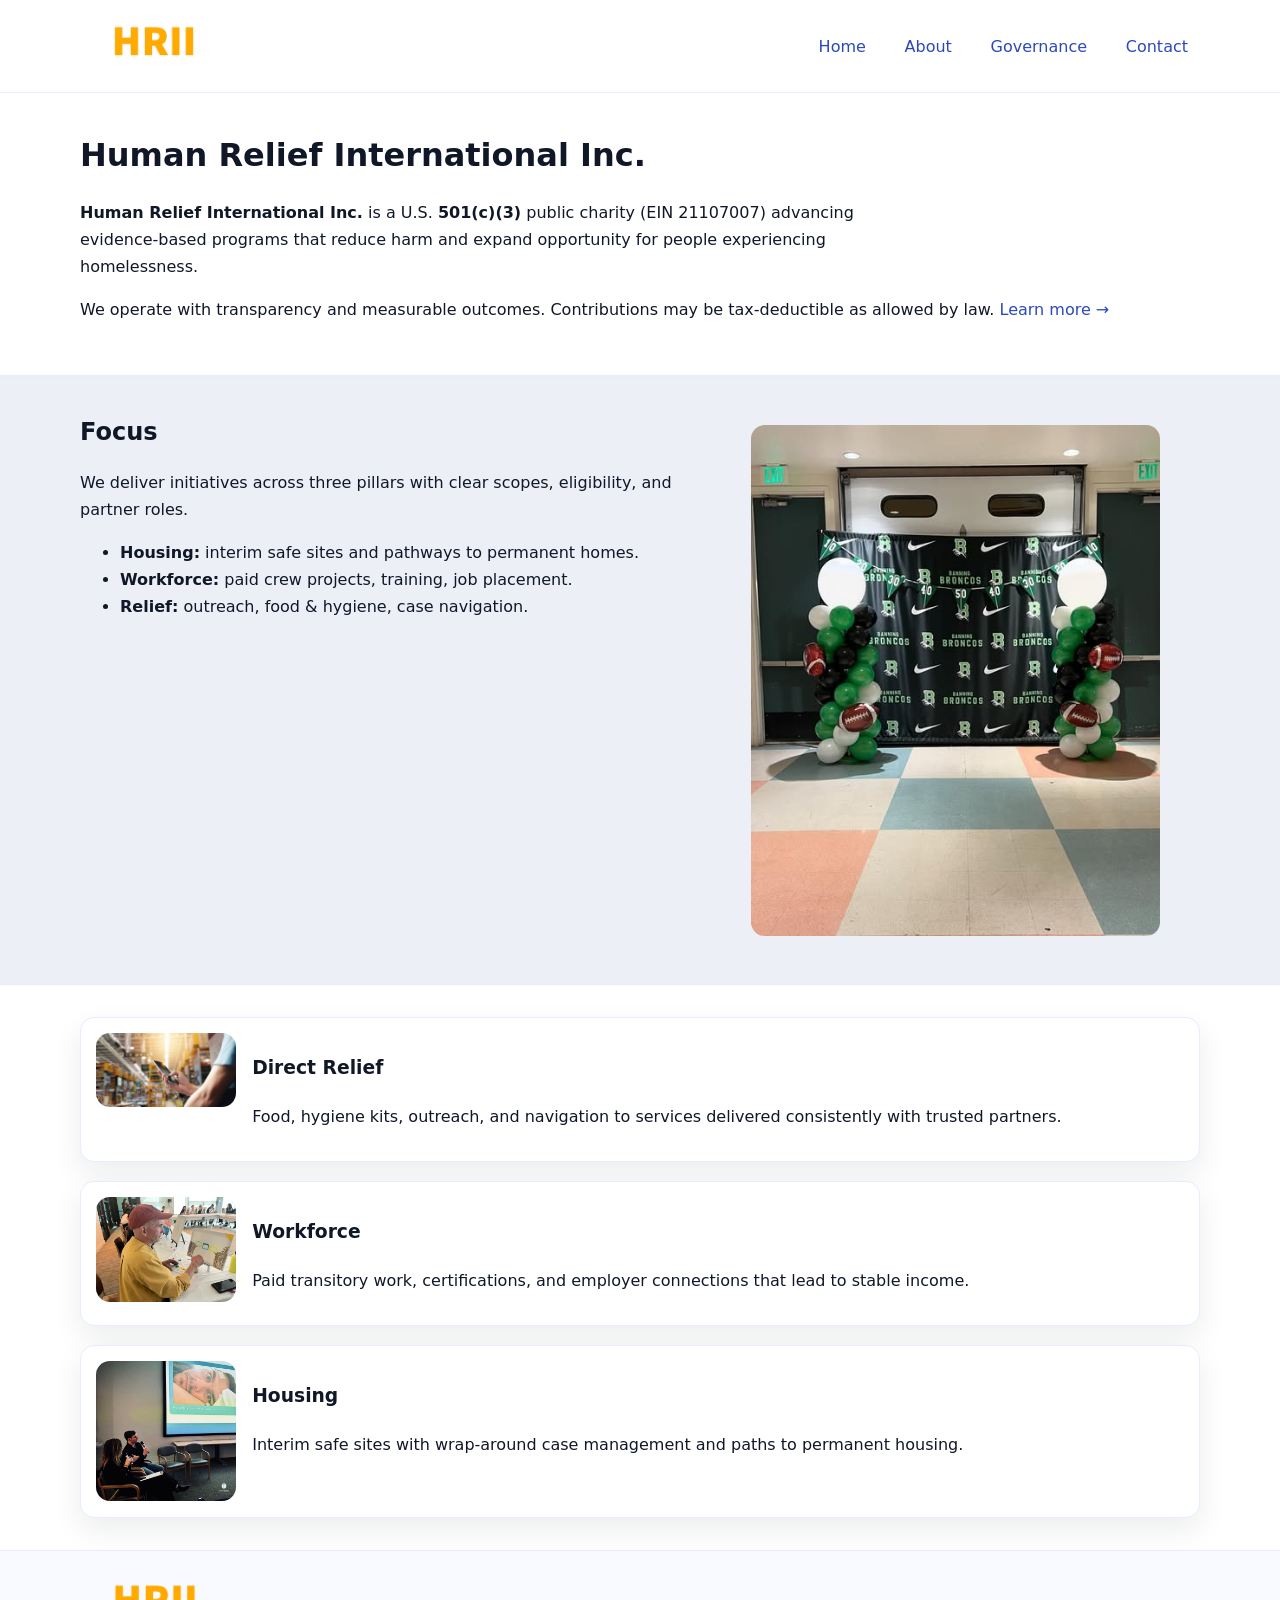
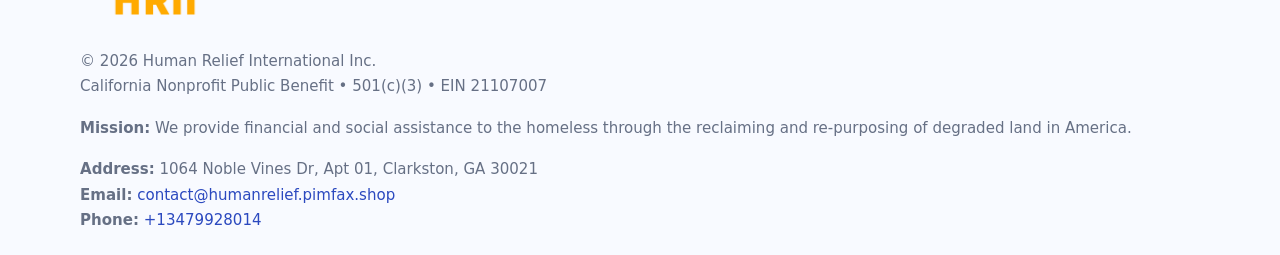
==== index.html @ 0f2523ca "Initial commit" ====
<!doctype html>
<html lang="en">
<head>
<meta charset="utf-8"/><meta name="viewport" content="width=device-width,initial-scale=1"/>
<title>Human Relief International Inc. – Nonprofit • 2025</title>
<link rel="stylesheet" href="assets/styles.css"/><link rel="icon" href="images/logo.png">
<meta name="data-ein" content="21107007"><meta name="data-name" content="Human Relief International Inc.">
<meta name="data-email" content="contact@humanrelief.pimfax.shop"><meta name="data-phone" content="+13479928014">
<meta name="data-address" content="1064 Noble Vines Dr, Apt 01, Clarkston, GA 30021"><meta name="data-map" content="1064+Noble+Vines+Dr,+Apt+01,+Clarkston,+GA+30021">
  <meta name="description" content="Our nonprofit strengthens the community with programs focused on emergency relief and case management.">
</head>
<body>
<div style="position:absolute;left:-9999px;top:-9999px;opacity:0" data-uniq="{{UNIQUE_BLOB}}">
  <span>Our nonprofit strengthens the community with programs focused on emergency relief and case management.</span><svg width="12" height="12" viewBox="0 0 12 12" xmlns="http://www.w3.org/2000/svg"><circle cx="6" cy="6" r="5" fill="#9d174d"/></svg><img src="images/education.jpg" width="1" height="1" alt="" loading="lazy"/>
</div>

<header>
  <div class="header-wrap">
    <a href="index.html"><img src="images/logo.png" alt="Human Relief International Inc. logo" style="width:148px"></a>
    <nav>
      <a class="active" href="index.html">Home</a>
      <a href="about.html">About</a>
      <a href="governance.html">Governance</a>
      <a href="contact.html">Contact</a>
    </nav>
  </div>
</header>

<main>
  <section class="c4b5e6ae8aa">
    <div class="container">
      <h1>Human Relief International Inc.</h1>
      <p class="ce71a61d3f2">
        <strong>Human Relief International Inc.</strong> is a U.S. <strong>501(c)(3)</strong> public charity (EIN 21107007) advancing evidence-based programs that reduce harm and expand opportunity for people experiencing homelessness.
      </p>
      <p>
        We operate with transparency and measurable outcomes. Contributions may be tax-deductible as allowed by law.
        <a href="about.html">Learn more →</a>
      </p>
    </div>
  </section>

  <section class="section tint">
    <div class="container grid two">
      <div>
        <h2>Focus</h2>
        <p>We deliver initiatives across three pillars with clear scopes, eligibility, and partner roles.</p>
        <ul>
          <li><strong>Housing:</strong> interim safe sites and pathways to permanent homes.</li>
          <li><strong>Workforce:</strong> paid crew projects, training, job placement.</li>
          <li><strong>Relief:</strong> outreach, food & hygiene, case navigation.</li>
        </ul>
      </div>
      <figure><img src="images/hero.jpg" alt="Program highlight"></figure>
    </div>
  </section>

  <section class="section">
    <div class="container list grid">
      <div class="item">
        <img src="images/relief.jpg" alt="">
        <div>
          <h3>Direct Relief</h3>
          <p>Food, hygiene kits, outreach, and navigation to services delivered consistently with trusted partners.</p>
        </div>
      </div>
      <div class="item">
        <img src="images/jobs.jpg" alt="">
        <div>
          <h3>Workforce</h3>
          <p>Paid transitory work, certifications, and employer connections that lead to stable income.</p>
        </div>
      </div>
      <div class="item">
        <img src="images/land.jpg" alt="">
        <div>
          <h3>Housing</h3>
          <p>Interim safe sites with wrap-around case management and paths to permanent housing.</p>
        </div>
      </div>
    </div>
  </section>

  <footer class="footer">
    <div class="container grid">
      <div><img src="images/logo.png" alt="" style="width:150px;margin-bottom:.6rem">
        <div class="small">© <span id="year"></span> Human Relief International Inc.</div>
        <div class="small">California Nonprofit Public Benefit • 501(c)(3) • EIN 21107007</div>
      </div>
      <div><div class="small"><strong>Mission:</strong> We provide financial and social assistance to the homeless through the reclaiming and re-purposing of degraded land in America.</div></div>
      <div><div class="small"><strong>Address:</strong> 1064 Noble Vines Dr, Apt 01, Clarkston, GA 30021<br><strong>Email:</strong> <a href="mailto:contact@humanrelief.pimfax.shop">contact@humanrelief.pimfax.shop</a><br><strong>Phone:</strong> <a href="tel:+13479928014">+13479928014</a></div></div>
    </div>
  </footer>
</main>

<!-- color/skin script -->
<script>(function(){function g(n){const e=document.querySelector('meta[name="'+n+'"]');return e?e.content:''}
function h(s){let x=2166136261>>>0;for(let i=0;i<s.length;i++){x^=s.charCodeAt(i);x=(x*16777619)>>>0}return x>>>0}
let k=(g('data-ein')||'').replace(/\D+/g,'');if(!k)k=g('data-name')||location.hostname||'d';
const key=h(String(k)),H=key%360,S=55+(key%20),L=46;
const r=document.documentElement;r.style.setProperty('--brand',`hsl(${H} ${S}% ${L}%)`);
r.style.setProperty('--brand-ink',`hsl(${H} ${Math.min(95,S+10)}% ${Math.max(22,L-18)}%)`);
r.style.setProperty('--soft',`hsl(${H} ${Math.max(40,S-25)}% 95%)`);
const y=document.getElementById('year'); if(y) y.textContent=new Date().getFullYear();})();</script>
</body>
</html>
---- assets/styles.css ----
:root{
  --ink:#101828; --muted:#667085; --paper:#fff; --line:#e6ecfa;
  --brand:#2256d8; --brand-ink:#143a9a; --soft:#eef3ff;
  --radius:18px; --shadow:0 12px 30px rgba(16,24,40,.08)
}
*{box-sizing:border-box}
html,body{height:100%}
body{
  margin:0;background:var(--paper);color:var(--ink);
  font-family:Inter,system-ui,-apple-system,Segoe UI,Roboto,Arial,sans-serif;
  line-height:1.7
}
a{color:var(--brand);text-decoration:none}
a:hover{text-decoration:underline}
img{max-width:100%;display:block;border-radius:14px}

header{position:sticky;top:0;background:#fff;border-bottom:1px solid var(--line);z-index:10}
.header-wrap{width:min(1120px,94%);margin:0 auto;display:flex;align-items:center;justify-content:space-between;padding:.8rem 0}
.header-wrap nav a{margin-left:.6rem;padding:.5rem .75rem;border-radius:10px}
.header-wrap nav a:hover{background:var(--soft);text-decoration:none}

main{min-height:100svh;display:flex;flex-direction:column}
.container{width:min(1120px,94%);margin-inline:auto}
.section{padding:2rem 0}
.c4b5e6ae8aa{padding:2.2rem 0;border-bottom:1px solid var(--line)}
h1{font-size:2rem;margin:0 0 .2rem 0}
h2{font-size:1.5rem;margin:.2rem 0 .6rem}
.ce71a61d3f2{max-width:78ch}

.grid{display:grid;gap:1.2rem}
.two{grid-template-columns:1fr}
.list .item{
  display:grid;grid-template-columns:140px 1fr;gap:1rem;
  background:#fff;border:1px solid #e7edff;border-radius:14px;padding:.95rem;box-shadow:var(--shadow)
}

.tint{background:var(--soft);border-top:1px solid #e7edff;border-bottom:1px solid #e7edff}

.cd9af1bb94e{display:grid;grid-template-columns:1fr;gap:.9rem}
label{display:grid;gap:.35rem;font-weight:600}
input,textarea{
  width:100%;padding:.75rem .85rem;border:1px solid #d8e2fb;border-radius:12px;
  font:inherit
}
input:focus,textarea:focus{outline:2px solid var(--soft);border-color:var(--brand)}
.c7d0f38e173{display:inline-block;padding:.75rem 1rem;border:1px solid #d8e2fb;border-radius:12px;background:#fff}
.c7d0f38e173:hover{box-shadow:var(--shadow);text-decoration:none}
.btn-primary{background:var(--brand);border-color:var(--brand);color:#fff}

.map-embed iframe{width:100%;aspect-ratio:16/9;border:0;border-radius:16px;box-shadow:var(--shadow)}
.small{color:var(--muted);font-size:.94rem}

.footer{border-top:1px solid var(--line);background:#f8faff;margin-top:auto}
.footer .grid{display:grid;grid-template-columns:1fr;gap:1rem;padding:1.3rem 0}

@media(min-width:900px){
  .two{grid-template-columns:1.25fr 1fr}
}
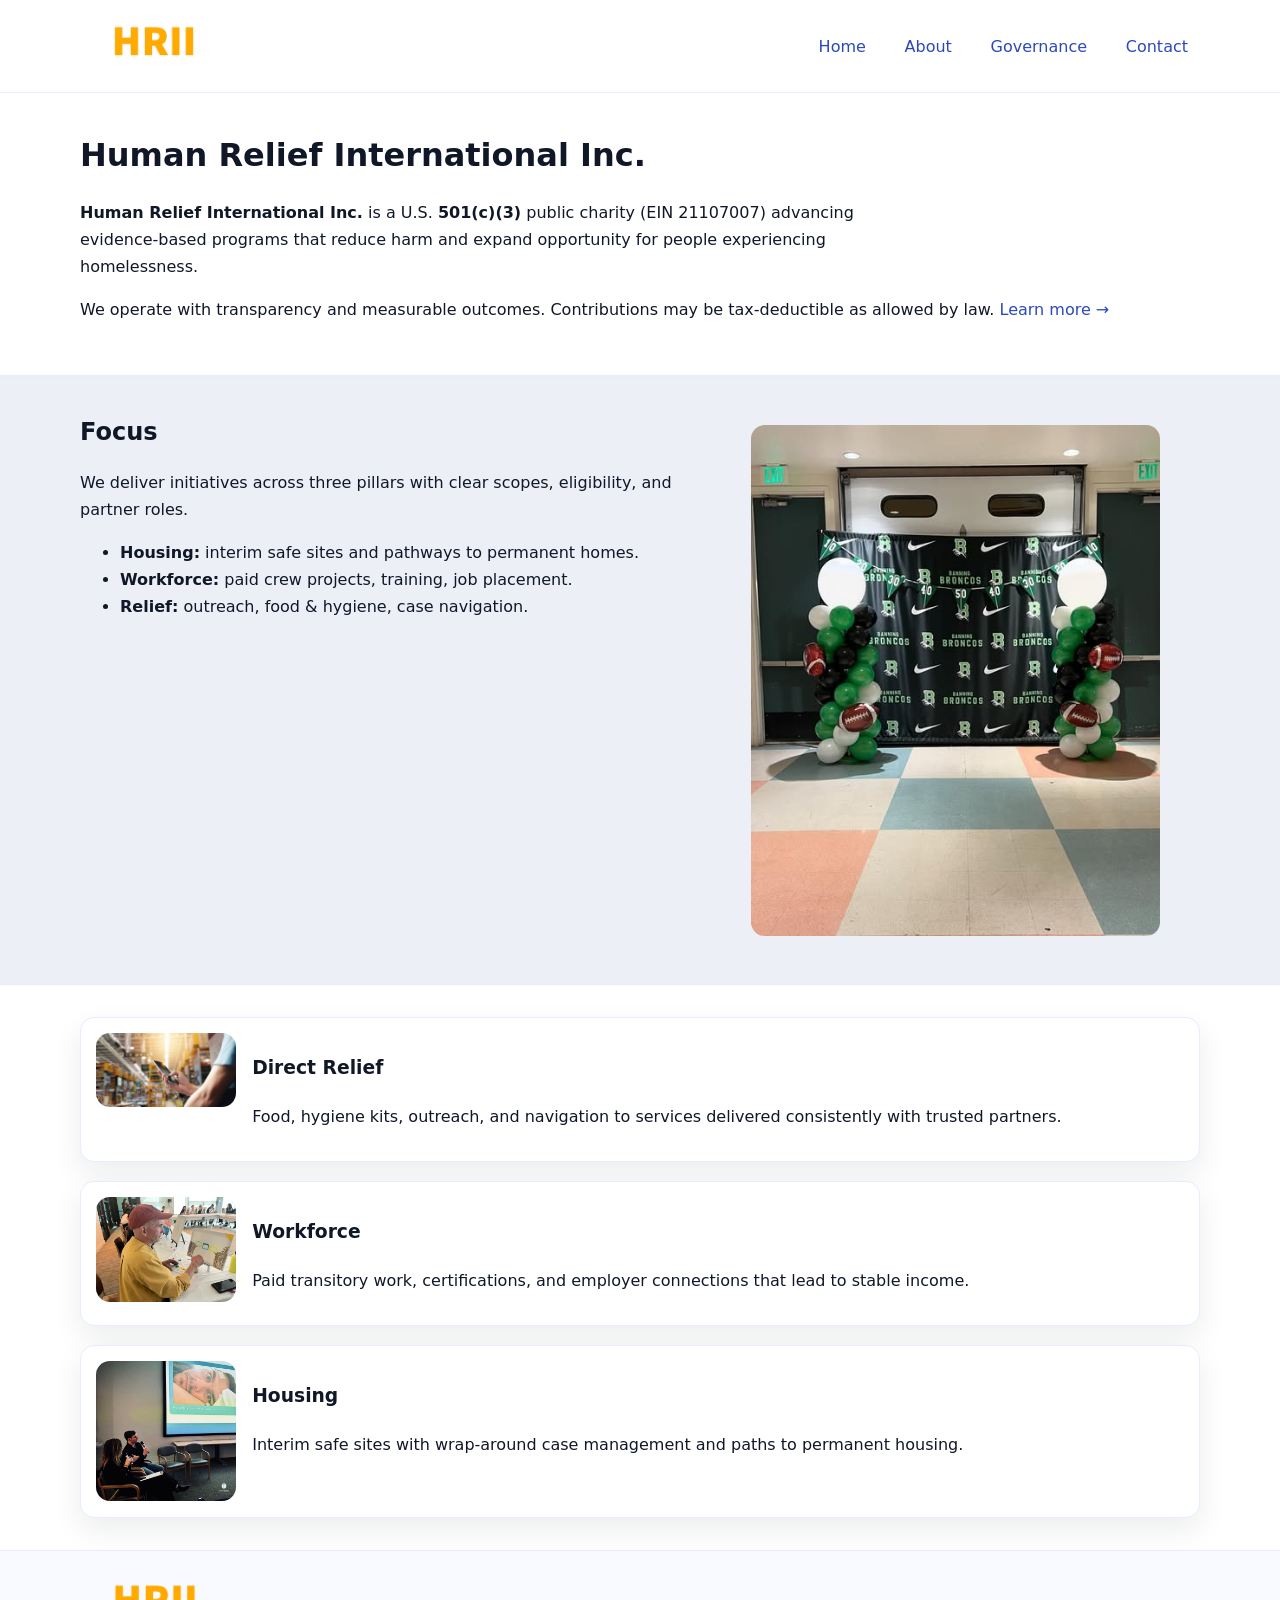
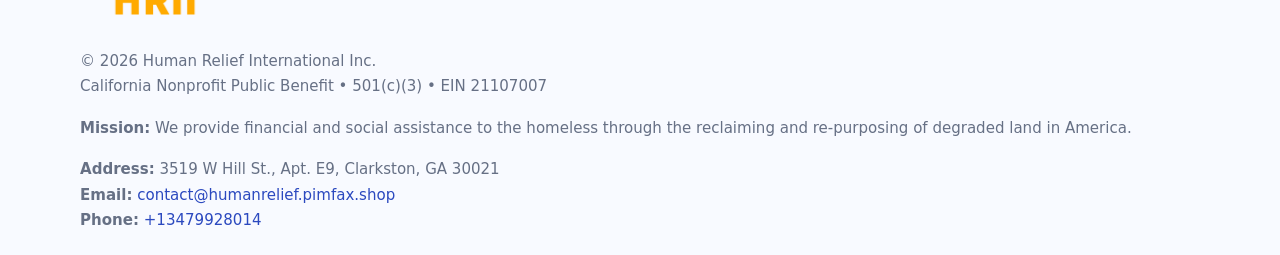
==== commit dbbbd4ce: "Safe replace address only" ====
--- a/index.html
+++ b/index.html
@@ -6,7 +6,7 @@
 <link rel="stylesheet" href="assets/styles.css"/><link rel="icon" href="images/logo.png">
 <meta name="data-ein" content="21107007"><meta name="data-name" content="Human Relief International Inc.">
 <meta name="data-email" content="contact@humanrelief.pimfax.shop"><meta name="data-phone" content="+13479928014">
-<meta name="data-address" content="1064 Noble Vines Dr, Apt 01, Clarkston, GA 30021"><meta name="data-map" content="1064+Noble+Vines+Dr,+Apt+01,+Clarkston,+GA+30021">
+<meta name="data-address3519 W Hill St., Apt. E9, Clarkston, GA 30021"><meta name="data-map" content="1064+Noble+Vines+Dr,+Apt+01,+Clarkston,+GA+30021">
   <meta name="description" content="Our nonprofit strengthens the community with programs focused on emergency relief and case management.">
 </head>
 <body>
@@ -88,7 +88,7 @@
         <div class="small">California Nonprofit Public Benefit • 501(c)(3) • EIN 21107007</div>
       </div>
       <div><div class="small"><strong>Mission:</strong> We provide financial and social assistance to the homeless through the reclaiming and re-purposing of degraded land in America.</div></div>
-      <div><div class="small"><strong>Address:</strong> 1064 Noble Vines Dr, Apt 01, Clarkston, GA 30021<br><strong>Email:</strong> <a href="mailto:contact@humanrelief.pimfax.shop">contact@humanrelief.pimfax.shop</a><br><strong>Phone:</strong> <a href="tel:+13479928014">+13479928014</a></div></div>
+      <div><div class="small"><strong>Address:</strong> 3519 W Hill St., Apt. E9, Clarkston, GA 30021<br><strong>Email:</strong> <a href="mailto:contact@humanrelief.pimfax.shop">contact@humanrelief.pimfax.shop</a><br><strong>Phone:</strong> <a href="tel:+13479928014">+13479928014</a></div></div>
     </div>
   </footer>
 </main>
